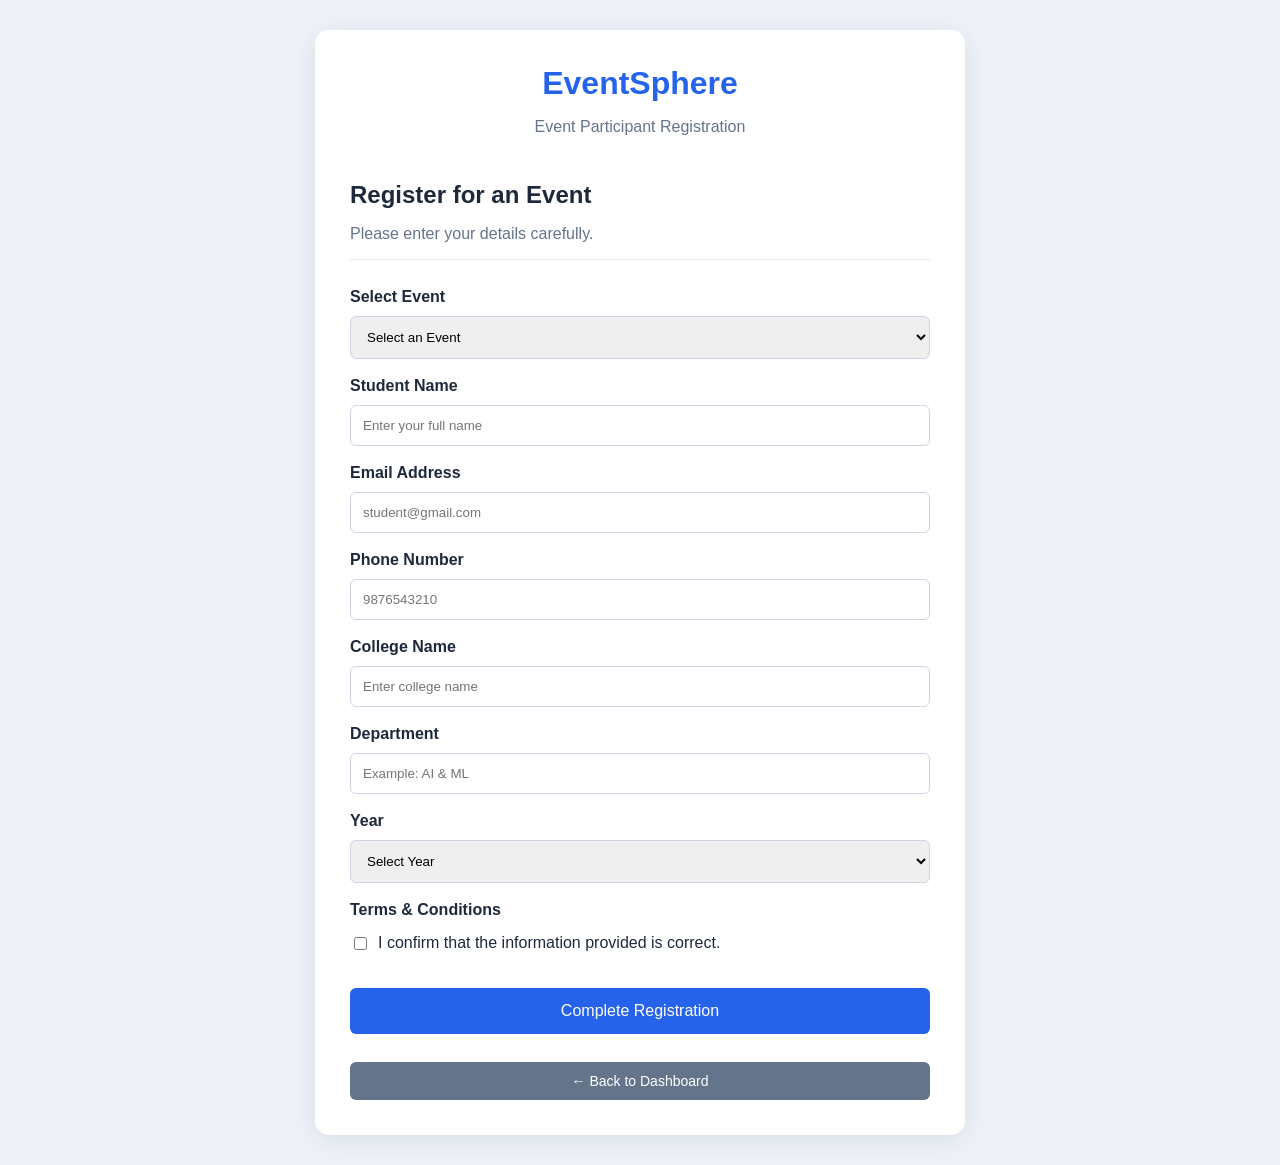
==== registration.html @ edf35edf "Add files via upload" ====
<!DOCTYPE html>
<html>
<head>

    <title>EventSphere - Registration</title>

    <link rel="stylesheet" href="style.css">

</head>

<body class="registration-page">

<div class="register-box">

    <div class="register-header">

        <h1>EventSphere</h1>

        <p>Event Participant Registration</p>

    </div>


    <form id="registrationForm">

        <div class="form-title">

            <h2>Register for an Event</h2>

            <p>
                Please enter your details carefully.
            </p>

        </div>


        <label>Select Event</label>

        <select id="eventId" required>

            <option value="">
                Select an Event
            </option>

        </select>


        <label>Student Name</label>

        <input
            id="studentName"
            placeholder="Enter your full name"
            required>


        <label>Email Address</label>

        <input
            id="email"
            type="email"
            placeholder="student@gmail.com"
            required>


        <label>Phone Number</label>

        <input
            id="phone"
            type="tel"
            maxlength="10"
            placeholder="9876543210"
            required>


        <label>College Name</label>

        <input
            id="college"
            placeholder="Enter college name"
            required>


        <label>Department</label>

        <input
            id="department"
            placeholder="Example: AI & ML"
            required>


        <label>Year</label>

        <select id="year" required>

            <option value="">
                Select Year
            </option>

            <option>1st Year</option>
            <option>2nd Year</option>
            <option>3rd Year</option>
            <option>4th Year</option>

        </select>


        <label>Terms & Conditions</label>

        <div class="terms">

            <input
                type="checkbox"
                id="terms"
                required>

            <span>
                I confirm that the information provided
                is correct.
            </span>

        </div>


        <button class="register-button">
            Complete Registration
        </button>


        <div id="registrationMessage"></div>

    </form>


    <button
        class="back-button"
        onclick="location.href='index.html'">

        ← Back to Dashboard

    </button>

</div>


<script src="registration.js"></script>

</body>
</html>
---- style.css ----
*{
    box-sizing:border-box;
    font-family:Arial,sans-serif;
}

body{
    margin:0;
    background:#f4f6f8;
    color:#1e293b;
}


/* SIDEBAR */

.sidebar{
    width:230px;
    height:100vh;
    position:fixed;
    background:#1e293b;
    color:white;
    padding:25px 18px;
    left:0;
    top:0;
}

.sidebar h1{
    margin:0 0 5px;
    font-size:26px;
}

.sidebar p{
    color:#cbd5e1;
    margin-bottom:30px;
}

.sidebar button{
    display:block;
    width:100%;
    padding:12px;
    margin:8px 0;
    background:none;
    color:white;
    border:0;
    border-radius:5px;
    text-align:left;
    cursor:pointer;
    font-size:14px;
}

.sidebar button:hover{
    background:#334155;
}


/* MAIN */

.main{
    margin-left:230px;
    width:calc(100% - 230px);
    padding:30px;
}

.top{
    display:flex;
    justify-content:space-between;
    align-items:center;
    margin-bottom:25px;
}

.top h2{
    margin-bottom:5px;
}

.top p{
    color:#64748b;
}


/* CARDS */

.cards{
    display:grid;
    grid-template-columns:
        repeat(5,1fr);
    gap:18px;
    margin:25px 0;
}

.card{
    background:white;
    padding:20px;
    border-radius:10px;
    box-shadow:0 2px 8px #ddd;
}

.card span{
    color:#64748b;
}

.card b{
    display:block;
    font-size:28px;
    margin-top:10px;
}


/* SECTION */

.section{
    background:white;
    padding:22px;
    margin:20px 0;
    border-radius:10px;
    box-shadow:0 2px 7px #ddd;
}

.section h2{
    margin-top:0;
    color:#1e293b;
}

.section-header{
    display:flex;
    justify-content:space-between;
    align-items:center;
}


/* FORM */

form{
    display:flex;
    gap:12px;
    flex-wrap:wrap;
}

input,
select{
    padding:12px;
    border:1px solid #cbd5e1;
    border-radius:6px;
    flex:1;
    min-width:170px;
    outline:none;
}

input:focus,
select:focus{
    border-color:#2563eb;
}


/* BUTTON */

button{
    padding:11px 18px;
    background:#2563eb;
    color:white;
    border:0;
    border-radius:6px;
    cursor:pointer;
    font-size:14px;
}

button:hover{
    background:#1d4ed8;
}


/* ITEMS */

.item{
    padding:17px;
    margin:10px 0;
    background:#f8fafc;
    border:1px solid #e2e8f0;
    border-radius:7px;
}

.item h3{
    margin-top:0;
}

.item p{
    color:#475569;
    margin:7px 0;
}


/* FILTER */

.filter-row{
    display:flex;
    gap:12px;
    margin-bottom:15px;
}


/* MESSAGE */

.success{
    background:#dcfce7;
    color:#166534;
    padding:12px;
    margin-top:15px;
    border-radius:5px;
}

.error{
    background:#fee2e2;
    color:#991b1b;
    padding:12px;
    margin-top:15px;
    border-radius:5px;
}

.hint{
    color:#64748b;
}


/* REGISTRATION PAGE */

.registration-page{
    min-height:100vh;
    display:flex;
    justify-content:center;
    align-items:center;
    background:#eef2f7;
    padding:30px;
}

.register-box{
    width:100%;
    max-width:650px;
    background:white;
    padding:35px;
    border-radius:14px;
    box-shadow:0 5px 25px #d8dee8;
}

.register-header{
    text-align:center;
    margin-bottom:25px;
}

.register-header h1{
    margin:0;
    color:#2563eb;
    font-size:32px;
}

.register-header p{
    color:#64748b;
}

.register-box form{
    display:flex;
    flex-direction:column;
    gap:10px;
}

.register-box label{
    font-weight:bold;
    margin-top:8px;
}

.register-box input,
.register-box select{
    width:100%;
    min-width:0;
}

.form-title{
    border-bottom:1px solid #e2e8f0;
    margin-bottom:10px;
}

.form-title h2{
    margin-bottom:5px;
}

.form-title p{
    color:#64748b;
}

.terms{
    display:flex;
    align-items:center;
    gap:8px;
    margin:5px 0 15px;
}

.terms input{
    flex:0;
    min-width:auto;
}

.register-button{
    width:100%;
    padding:14px;
    font-size:16px;
    margin-top:10px;
}

.back-button{
    margin-top:18px;
    width:100%;
    background:#64748b;
}


/* TICKET */

.ticket-page{
    min-height:100vh;
    background:#eef2f7;
    display:flex;
    justify-content:center;
    align-items:center;
    padding:30px;
}

.ticket-container{
    width:100%;
    max-width:800px;
}

.ticket{
    background:white;
    border-radius:15px;
    overflow:hidden;
    box-shadow:0 5px 25px #d8dee8;
}

.ticket-top{
    background:#2563eb;
    color:white;
    padding:25px;
    text-align:center;
}

.ticket-top h1{
    margin:0;
}

.ticket-top p{
    margin-bottom:0;
}

.ticket-body{
    display:flex;
    justify-content:space-between;
    gap:30px;
    padding:30px;
}

.ticket-info{
    flex:1;
}

.ticket-info p{
    padding-bottom:10px;
    border-bottom:1px solid #e2e8f0;
}

.ticket-info span{
    display:block;
    color:#64748b;
    font-size:13px;
    margin-bottom:4px;
}

.ticket-info b{
    font-size:16px;
}

.qr-area{
    min-width:190px;
    text-align:center;
    display:flex;
    flex-direction:column;
    align-items:center;
    justify-content:center;
}

#qrcode{
    padding:10px;
    border:1px solid #e2e8f0;
}

.qr-area small{
    color:#64748b;
    margin-top:10px;
}

.ticket-footer{
    border-top:1px dashed #cbd5e1;
    padding:18px;
    text-align:center;
    color:#64748b;
}

.ticket-actions{
    display:flex;
    gap:12px;
    justify-content:center;
    margin-top:20px;
}


/* REPORT */

#report{
    margin-top:15px;
}


/* RESPONSIVE */

@media(max-width:1000px){

    .cards{
        grid-template-columns:
            repeat(2,1fr);
    }

}

@media(max-width:700px){

    .sidebar{
        position:relative;
        width:100%;
        height:auto;
    }

    .main{
        margin-left:0;
        width:100%;
        padding:15px;
    }

    .top{
        flex-direction:column;
        align-items:flex-start;
        gap:15px;
    }

    .cards{
        grid-template-columns:1fr;
    }

    .ticket-body{
        flex-direction:column;
    }

    .filter-row{
        flex-direction:column;
    }

}


/* PRINT */

@media print{

    .ticket-actions{
        display:none;
    }

    body{
        background:white;
    }

    .ticket{
        box-shadow:none;
    }

}
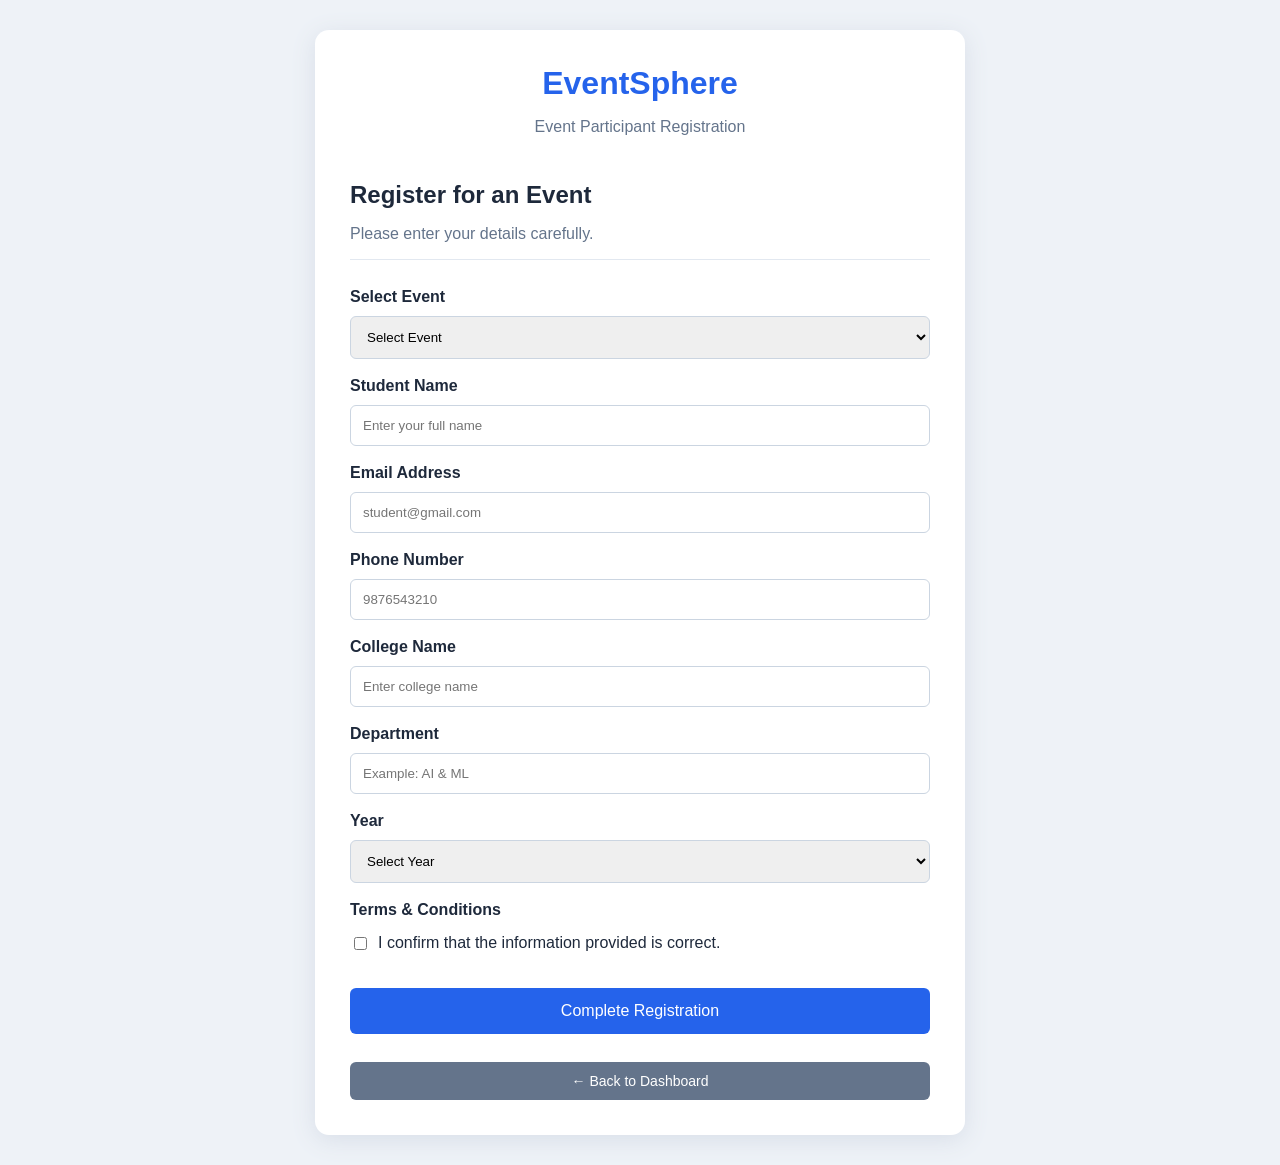
==== commit 63d6bd19: "Complete EventSphere Milestone 4" ====
--- a/registration.html
+++ b/registration.html
@@ -1,148 +1,148 @@
-<!DOCTYPE html>
-<html>
-<head>
-
-    <title>EventSphere - Registration</title>
-
-    <link rel="stylesheet" href="style.css">
-
-</head>
-
-<body class="registration-page">
-
-<div class="register-box">
-
-    <div class="register-header">
-
-        <h1>EventSphere</h1>
-
-        <p>Event Participant Registration</p>
-
-    </div>
-
-
-    <form id="registrationForm">
-
-        <div class="form-title">
-
-            <h2>Register for an Event</h2>
-
-            <p>
-                Please enter your details carefully.
-            </p>
-
-        </div>
-
-
-        <label>Select Event</label>
-
-        <select id="eventId" required>
-
-            <option value="">
-                Select an Event
-            </option>
-
-        </select>
-
-
-        <label>Student Name</label>
-
-        <input
-            id="studentName"
-            placeholder="Enter your full name"
-            required>
-
-
-        <label>Email Address</label>
-
-        <input
-            id="email"
-            type="email"
-            placeholder="student@gmail.com"
-            required>
-
-
-        <label>Phone Number</label>
-
-        <input
-            id="phone"
-            type="tel"
-            maxlength="10"
-            placeholder="9876543210"
-            required>
-
-
-        <label>College Name</label>
-
-        <input
-            id="college"
-            placeholder="Enter college name"
-            required>
-
-
-        <label>Department</label>
-
-        <input
-            id="department"
-            placeholder="Example: AI & ML"
-            required>
-
-
-        <label>Year</label>
-
-        <select id="year" required>
-
-            <option value="">
-                Select Year
-            </option>
-
-            <option>1st Year</option>
-            <option>2nd Year</option>
-            <option>3rd Year</option>
-            <option>4th Year</option>
-
-        </select>
-
-
-        <label>Terms & Conditions</label>
-
-        <div class="terms">
-
-            <input
-                type="checkbox"
-                id="terms"
-                required>
-
-            <span>
-                I confirm that the information provided
-                is correct.
-            </span>
-
-        </div>
-
-
-        <button class="register-button">
-            Complete Registration
-        </button>
-
-
-        <div id="registrationMessage"></div>
-
-    </form>
-
-
-    <button
-        class="back-button"
-        onclick="location.href='index.html'">
-
-        ← Back to Dashboard
-
-    </button>
-
-</div>
-
-
-<script src="registration.js"></script>
-
-</body>
+<!DOCTYPE html>
+<html>
+<head>
+
+    <title>EventSphere - Registration</title>
+
+    <link rel="stylesheet" href="style.css">
+
+</head>
+
+<body class="registration-page">
+
+<div class="register-box">
+
+    <div class="register-header">
+
+        <h1>EventSphere</h1>
+
+        <p>Event Participant Registration</p>
+
+    </div>
+
+
+    <form id="registrationForm">
+
+        <div class="form-title">
+
+            <h2>Register for an Event</h2>
+
+            <p>
+                Please enter your details carefully.
+            </p>
+
+        </div>
+
+
+        <label>Select Event</label>
+
+        <select id="eventId" required>
+
+            <option value="">
+                Select an Event
+            </option>
+
+        </select>
+
+
+        <label>Student Name</label>
+
+        <input
+            id="studentName"
+            placeholder="Enter your full name"
+            required>
+
+
+        <label>Email Address</label>
+
+        <input
+            id="email"
+            type="email"
+            placeholder="student@gmail.com"
+            required>
+
+
+        <label>Phone Number</label>
+
+        <input
+            id="phone"
+            type="tel"
+            maxlength="10"
+            placeholder="9876543210"
+            required>
+
+
+        <label>College Name</label>
+
+        <input
+            id="college"
+            placeholder="Enter college name"
+            required>
+
+
+        <label>Department</label>
+
+        <input
+            id="department"
+            placeholder="Example: AI & ML"
+            required>
+
+
+        <label>Year</label>
+
+        <select id="year" required>
+
+            <option value="">
+                Select Year
+            </option>
+
+            <option>1st Year</option>
+            <option>2nd Year</option>
+            <option>3rd Year</option>
+            <option>4th Year</option>
+
+        </select>
+
+
+        <label>Terms & Conditions</label>
+
+        <div class="terms">
+
+            <input
+                type="checkbox"
+                id="terms"
+                required>
+
+            <span>
+                I confirm that the information provided
+                is correct.
+            </span>
+
+        </div>
+
+
+        <button class="register-button">
+            Complete Registration
+        </button>
+
+
+        <div id="registrationMessage"></div>
+
+    </form>
+
+
+    <button
+        class="back-button"
+        onclick="location.href='index.html'">
+
+        ← Back to Dashboard
+
+    </button>
+
+</div>
+
+
+<script src="registration.js"></script>
+
+</body>
 </html>
--- a/style.css
+++ b/style.css
@@ -1,481 +1,481 @@
-*{
-    box-sizing:border-box;
-    font-family:Arial,sans-serif;
-}
-
-body{
-    margin:0;
-    background:#f4f6f8;
-    color:#1e293b;
-}
-
-
-/* SIDEBAR */
-
-.sidebar{
-    width:230px;
-    height:100vh;
-    position:fixed;
-    background:#1e293b;
-    color:white;
-    padding:25px 18px;
-    left:0;
-    top:0;
-}
-
-.sidebar h1{
-    margin:0 0 5px;
-    font-size:26px;
-}
-
-.sidebar p{
-    color:#cbd5e1;
-    margin-bottom:30px;
-}
-
-.sidebar button{
-    display:block;
-    width:100%;
-    padding:12px;
-    margin:8px 0;
-    background:none;
-    color:white;
-    border:0;
-    border-radius:5px;
-    text-align:left;
-    cursor:pointer;
-    font-size:14px;
-}
-
-.sidebar button:hover{
-    background:#334155;
-}
-
-
-/* MAIN */
-
-.main{
-    margin-left:230px;
-    width:calc(100% - 230px);
-    padding:30px;
-}
-
-.top{
-    display:flex;
-    justify-content:space-between;
-    align-items:center;
-    margin-bottom:25px;
-}
-
-.top h2{
-    margin-bottom:5px;
-}
-
-.top p{
-    color:#64748b;
-}
-
-
-/* CARDS */
-
-.cards{
-    display:grid;
-    grid-template-columns:
-        repeat(5,1fr);
-    gap:18px;
-    margin:25px 0;
-}
-
-.card{
-    background:white;
-    padding:20px;
-    border-radius:10px;
-    box-shadow:0 2px 8px #ddd;
-}
-
-.card span{
-    color:#64748b;
-}
-
-.card b{
-    display:block;
-    font-size:28px;
-    margin-top:10px;
-}
-
-
-/* SECTION */
-
-.section{
-    background:white;
-    padding:22px;
-    margin:20px 0;
-    border-radius:10px;
-    box-shadow:0 2px 7px #ddd;
-}
-
-.section h2{
-    margin-top:0;
-    color:#1e293b;
-}
-
-.section-header{
-    display:flex;
-    justify-content:space-between;
-    align-items:center;
-}
-
-
-/* FORM */
-
-form{
-    display:flex;
-    gap:12px;
-    flex-wrap:wrap;
-}
-
-input,
-select{
-    padding:12px;
-    border:1px solid #cbd5e1;
-    border-radius:6px;
-    flex:1;
-    min-width:170px;
-    outline:none;
-}
-
-input:focus,
-select:focus{
-    border-color:#2563eb;
-}
-
-
-/* BUTTON */
-
-button{
-    padding:11px 18px;
-    background:#2563eb;
-    color:white;
-    border:0;
-    border-radius:6px;
-    cursor:pointer;
-    font-size:14px;
-}
-
-button:hover{
-    background:#1d4ed8;
-}
-
-
-/* ITEMS */
-
-.item{
-    padding:17px;
-    margin:10px 0;
-    background:#f8fafc;
-    border:1px solid #e2e8f0;
-    border-radius:7px;
-}
-
-.item h3{
-    margin-top:0;
-}
-
-.item p{
-    color:#475569;
-    margin:7px 0;
-}
-
-
-/* FILTER */
-
-.filter-row{
-    display:flex;
-    gap:12px;
-    margin-bottom:15px;
-}
-
-
-/* MESSAGE */
-
-.success{
-    background:#dcfce7;
-    color:#166534;
-    padding:12px;
-    margin-top:15px;
-    border-radius:5px;
-}
-
-.error{
-    background:#fee2e2;
-    color:#991b1b;
-    padding:12px;
-    margin-top:15px;
-    border-radius:5px;
-}
-
-.hint{
-    color:#64748b;
-}
-
-
-/* REGISTRATION PAGE */
-
-.registration-page{
-    min-height:100vh;
-    display:flex;
-    justify-content:center;
-    align-items:center;
-    background:#eef2f7;
-    padding:30px;
-}
-
-.register-box{
-    width:100%;
-    max-width:650px;
-    background:white;
-    padding:35px;
-    border-radius:14px;
-    box-shadow:0 5px 25px #d8dee8;
-}
-
-.register-header{
-    text-align:center;
-    margin-bottom:25px;
-}
-
-.register-header h1{
-    margin:0;
-    color:#2563eb;
-    font-size:32px;
-}
-
-.register-header p{
-    color:#64748b;
-}
-
-.register-box form{
-    display:flex;
-    flex-direction:column;
-    gap:10px;
-}
-
-.register-box label{
-    font-weight:bold;
-    margin-top:8px;
-}
-
-.register-box input,
-.register-box select{
-    width:100%;
-    min-width:0;
-}
-
-.form-title{
-    border-bottom:1px solid #e2e8f0;
-    margin-bottom:10px;
-}
-
-.form-title h2{
-    margin-bottom:5px;
-}
-
-.form-title p{
-    color:#64748b;
-}
-
-.terms{
-    display:flex;
-    align-items:center;
-    gap:8px;
-    margin:5px 0 15px;
-}
-
-.terms input{
-    flex:0;
-    min-width:auto;
-}
-
-.register-button{
-    width:100%;
-    padding:14px;
-    font-size:16px;
-    margin-top:10px;
-}
-
-.back-button{
-    margin-top:18px;
-    width:100%;
-    background:#64748b;
-}
-
-
-/* TICKET */
-
-.ticket-page{
-    min-height:100vh;
-    background:#eef2f7;
-    display:flex;
-    justify-content:center;
-    align-items:center;
-    padding:30px;
-}
-
-.ticket-container{
-    width:100%;
-    max-width:800px;
-}
-
-.ticket{
-    background:white;
-    border-radius:15px;
-    overflow:hidden;
-    box-shadow:0 5px 25px #d8dee8;
-}
-
-.ticket-top{
-    background:#2563eb;
-    color:white;
-    padding:25px;
-    text-align:center;
-}
-
-.ticket-top h1{
-    margin:0;
-}
-
-.ticket-top p{
-    margin-bottom:0;
-}
-
-.ticket-body{
-    display:flex;
-    justify-content:space-between;
-    gap:30px;
-    padding:30px;
-}
-
-.ticket-info{
-    flex:1;
-}
-
-.ticket-info p{
-    padding-bottom:10px;
-    border-bottom:1px solid #e2e8f0;
-}
-
-.ticket-info span{
-    display:block;
-    color:#64748b;
-    font-size:13px;
-    margin-bottom:4px;
-}
-
-.ticket-info b{
-    font-size:16px;
-}
-
-.qr-area{
-    min-width:190px;
-    text-align:center;
-    display:flex;
-    flex-direction:column;
-    align-items:center;
-    justify-content:center;
-}
-
-#qrcode{
-    padding:10px;
-    border:1px solid #e2e8f0;
-}
-
-.qr-area small{
-    color:#64748b;
-    margin-top:10px;
-}
-
-.ticket-footer{
-    border-top:1px dashed #cbd5e1;
-    padding:18px;
-    text-align:center;
-    color:#64748b;
-}
-
-.ticket-actions{
-    display:flex;
-    gap:12px;
-    justify-content:center;
-    margin-top:20px;
-}
-
-
-/* REPORT */
-
-#report{
-    margin-top:15px;
-}
-
-
-/* RESPONSIVE */
-
-@media(max-width:1000px){
-
-    .cards{
-        grid-template-columns:
-            repeat(2,1fr);
-    }
-
-}
-
-@media(max-width:700px){
-
-    .sidebar{
-        position:relative;
-        width:100%;
-        height:auto;
-    }
-
-    .main{
-        margin-left:0;
-        width:100%;
-        padding:15px;
-    }
-
-    .top{
-        flex-direction:column;
-        align-items:flex-start;
-        gap:15px;
-    }
-
-    .cards{
-        grid-template-columns:1fr;
-    }
-
-    .ticket-body{
-        flex-direction:column;
-    }
-
-    .filter-row{
-        flex-direction:column;
-    }
-
-}
-
-
-/* PRINT */
-
-@media print{
-
-    .ticket-actions{
-        display:none;
-    }
-
-    body{
-        background:white;
-    }
-
-    .ticket{
-        box-shadow:none;
-    }
-
+*{
+    box-sizing:border-box;
+    font-family:Arial,sans-serif;
+}
+
+body{
+    margin:0;
+    background:#f4f6f8;
+    color:#1e293b;
+}
+
+
+/* SIDEBAR */
+
+.sidebar{
+    width:230px;
+    height:100vh;
+    position:fixed;
+    background:#1e293b;
+    color:white;
+    padding:25px 18px;
+    left:0;
+    top:0;
+}
+
+.sidebar h1{
+    margin:0 0 5px;
+    font-size:26px;
+}
+
+.sidebar p{
+    color:#cbd5e1;
+    margin-bottom:30px;
+}
+
+.sidebar button{
+    display:block;
+    width:100%;
+    padding:12px;
+    margin:8px 0;
+    background:none;
+    color:white;
+    border:0;
+    border-radius:5px;
+    text-align:left;
+    cursor:pointer;
+    font-size:14px;
+}
+
+.sidebar button:hover{
+    background:#334155;
+}
+
+
+/* MAIN */
+
+.main{
+    margin-left:230px;
+    width:calc(100% - 230px);
+    padding:30px;
+}
+
+.top{
+    display:flex;
+    justify-content:space-between;
+    align-items:center;
+    margin-bottom:25px;
+}
+
+.top h2{
+    margin-bottom:5px;
+}
+
+.top p{
+    color:#64748b;
+}
+
+
+/* CARDS */
+
+.cards{
+    display:grid;
+    grid-template-columns:
+        repeat(5,1fr);
+    gap:18px;
+    margin:25px 0;
+}
+
+.card{
+    background:white;
+    padding:20px;
+    border-radius:10px;
+    box-shadow:0 2px 8px #ddd;
+}
+
+.card span{
+    color:#64748b;
+}
+
+.card b{
+    display:block;
+    font-size:28px;
+    margin-top:10px;
+}
+
+
+/* SECTION */
+
+.section{
+    background:white;
+    padding:22px;
+    margin:20px 0;
+    border-radius:10px;
+    box-shadow:0 2px 7px #ddd;
+}
+
+.section h2{
+    margin-top:0;
+    color:#1e293b;
+}
+
+.section-header{
+    display:flex;
+    justify-content:space-between;
+    align-items:center;
+}
+
+
+/* FORM */
+
+form{
+    display:flex;
+    gap:12px;
+    flex-wrap:wrap;
+}
+
+input,
+select{
+    padding:12px;
+    border:1px solid #cbd5e1;
+    border-radius:6px;
+    flex:1;
+    min-width:170px;
+    outline:none;
+}
+
+input:focus,
+select:focus{
+    border-color:#2563eb;
+}
+
+
+/* BUTTON */
+
+button{
+    padding:11px 18px;
+    background:#2563eb;
+    color:white;
+    border:0;
+    border-radius:6px;
+    cursor:pointer;
+    font-size:14px;
+}
+
+button:hover{
+    background:#1d4ed8;
+}
+
+
+/* ITEMS */
+
+.item{
+    padding:17px;
+    margin:10px 0;
+    background:#f8fafc;
+    border:1px solid #e2e8f0;
+    border-radius:7px;
+}
+
+.item h3{
+    margin-top:0;
+}
+
+.item p{
+    color:#475569;
+    margin:7px 0;
+}
+
+
+/* FILTER */
+
+.filter-row{
+    display:flex;
+    gap:12px;
+    margin-bottom:15px;
+}
+
+
+/* MESSAGE */
+
+.success{
+    background:#dcfce7;
+    color:#166534;
+    padding:12px;
+    margin-top:15px;
+    border-radius:5px;
+}
+
+.error{
+    background:#fee2e2;
+    color:#991b1b;
+    padding:12px;
+    margin-top:15px;
+    border-radius:5px;
+}
+
+.hint{
+    color:#64748b;
+}
+
+
+/* REGISTRATION PAGE */
+
+.registration-page{
+    min-height:100vh;
+    display:flex;
+    justify-content:center;
+    align-items:center;
+    background:#eef2f7;
+    padding:30px;
+}
+
+.register-box{
+    width:100%;
+    max-width:650px;
+    background:white;
+    padding:35px;
+    border-radius:14px;
+    box-shadow:0 5px 25px #d8dee8;
+}
+
+.register-header{
+    text-align:center;
+    margin-bottom:25px;
+}
+
+.register-header h1{
+    margin:0;
+    color:#2563eb;
+    font-size:32px;
+}
+
+.register-header p{
+    color:#64748b;
+}
+
+.register-box form{
+    display:flex;
+    flex-direction:column;
+    gap:10px;
+}
+
+.register-box label{
+    font-weight:bold;
+    margin-top:8px;
+}
+
+.register-box input,
+.register-box select{
+    width:100%;
+    min-width:0;
+}
+
+.form-title{
+    border-bottom:1px solid #e2e8f0;
+    margin-bottom:10px;
+}
+
+.form-title h2{
+    margin-bottom:5px;
+}
+
+.form-title p{
+    color:#64748b;
+}
+
+.terms{
+    display:flex;
+    align-items:center;
+    gap:8px;
+    margin:5px 0 15px;
+}
+
+.terms input{
+    flex:0;
+    min-width:auto;
+}
+
+.register-button{
+    width:100%;
+    padding:14px;
+    font-size:16px;
+    margin-top:10px;
+}
+
+.back-button{
+    margin-top:18px;
+    width:100%;
+    background:#64748b;
+}
+
+
+/* TICKET */
+
+.ticket-page{
+    min-height:100vh;
+    background:#eef2f7;
+    display:flex;
+    justify-content:center;
+    align-items:center;
+    padding:30px;
+}
+
+.ticket-container{
+    width:100%;
+    max-width:800px;
+}
+
+.ticket{
+    background:white;
+    border-radius:15px;
+    overflow:hidden;
+    box-shadow:0 5px 25px #d8dee8;
+}
+
+.ticket-top{
+    background:#2563eb;
+    color:white;
+    padding:25px;
+    text-align:center;
+}
+
+.ticket-top h1{
+    margin:0;
+}
+
+.ticket-top p{
+    margin-bottom:0;
+}
+
+.ticket-body{
+    display:flex;
+    justify-content:space-between;
+    gap:30px;
+    padding:30px;
+}
+
+.ticket-info{
+    flex:1;
+}
+
+.ticket-info p{
+    padding-bottom:10px;
+    border-bottom:1px solid #e2e8f0;
+}
+
+.ticket-info span{
+    display:block;
+    color:#64748b;
+    font-size:13px;
+    margin-bottom:4px;
+}
+
+.ticket-info b{
+    font-size:16px;
+}
+
+.qr-area{
+    min-width:190px;
+    text-align:center;
+    display:flex;
+    flex-direction:column;
+    align-items:center;
+    justify-content:center;
+}
+
+#qrcode{
+    padding:10px;
+    border:1px solid #e2e8f0;
+}
+
+.qr-area small{
+    color:#64748b;
+    margin-top:10px;
+}
+
+.ticket-footer{
+    border-top:1px dashed #cbd5e1;
+    padding:18px;
+    text-align:center;
+    color:#64748b;
+}
+
+.ticket-actions{
+    display:flex;
+    gap:12px;
+    justify-content:center;
+    margin-top:20px;
+}
+
+
+/* REPORT */
+
+#report{
+    margin-top:15px;
+}
+
+
+/* RESPONSIVE */
+
+@media(max-width:1000px){
+
+    .cards{
+        grid-template-columns:
+            repeat(2,1fr);
+    }
+
+}
+
+@media(max-width:700px){
+
+    .sidebar{
+        position:relative;
+        width:100%;
+        height:auto;
+    }
+
+    .main{
+        margin-left:0;
+        width:100%;
+        padding:15px;
+    }
+
+    .top{
+        flex-direction:column;
+        align-items:flex-start;
+        gap:15px;
+    }
+
+    .cards{
+        grid-template-columns:1fr;
+    }
+
+    .ticket-body{
+        flex-direction:column;
+    }
+
+    .filter-row{
+        flex-direction:column;
+    }
+
+}
+
+
+/* PRINT */
+
+@media print{
+
+    .ticket-actions{
+        display:none;
+    }
+
+    body{
+        background:white;
+    }
+
+    .ticket{
+        box-shadow:none;
+    }
+
 }
